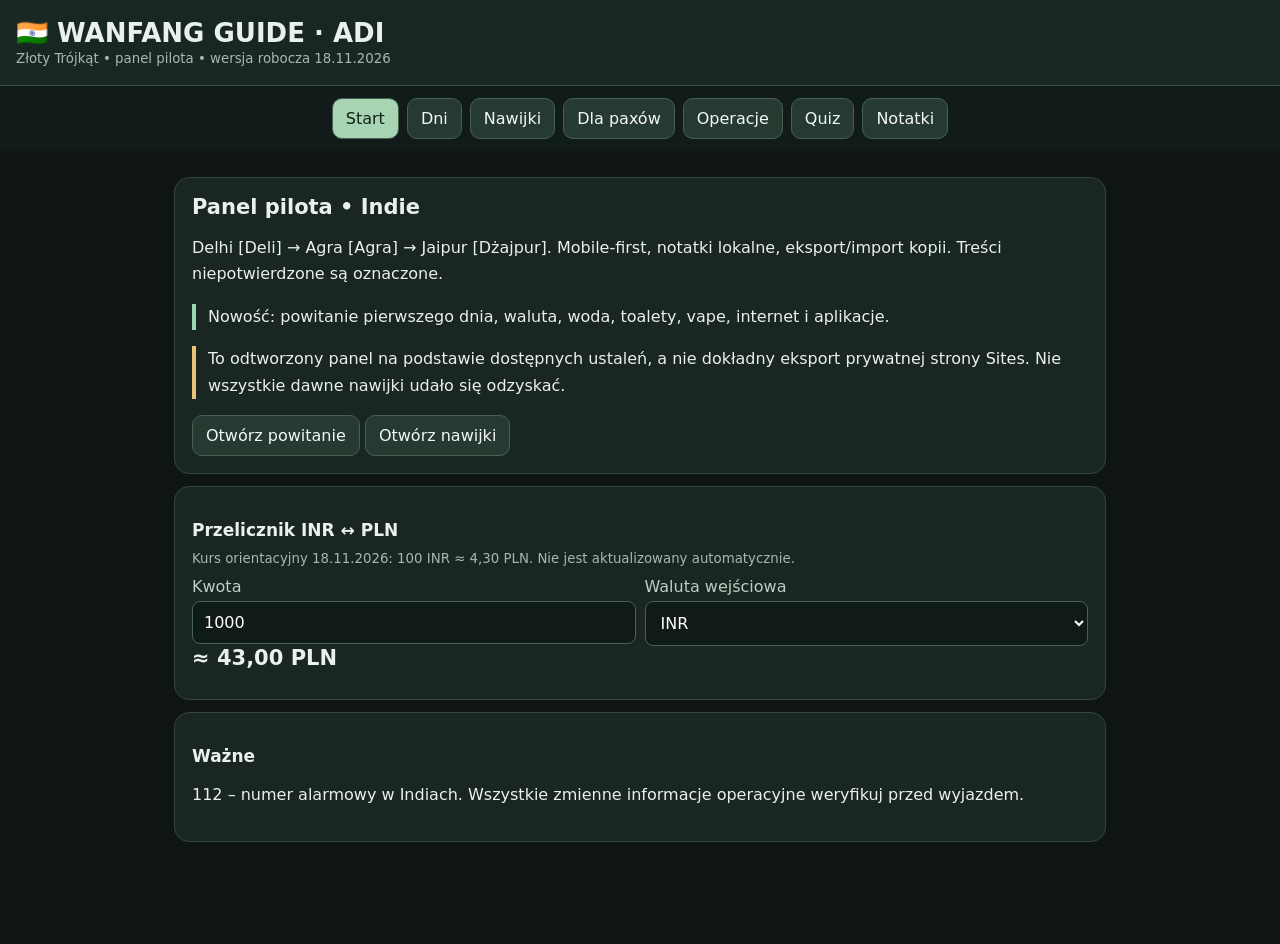
==== adi/index.html @ d325f8d3 "Add ADI India pilot panel with welcome briefing and editable guide" ====
<!doctype html><html lang="pl"><head><meta charset="utf-8"><meta name="viewport" content="width=device-width,initial-scale=1"><meta name="theme-color" content="#111b19"><title>ADI • Wanfang Guide</title><style>
:root{font-family:system-ui,-apple-system,Segoe UI,sans-serif;color:#eaf0ec;background:#0e1514}*{box-sizing:border-box}body{margin:0}header{padding:18px 16px;background:#182723;position:sticky;top:0;z-index:2;border-bottom:1px solid #355045}h1{font-size:22px;margin:0}small,.muted{color:#a6b9af}nav{display:flex;overflow:auto;gap:8px;padding:12px 14px;background:#111b19;position:sticky;top:75px;z-index:2}button,select,input,textarea{font:inherit}button{cursor:pointer;background:#263a32;color:#f4f8f5;border:1px solid #466154;border-radius:10px;padding:10px 13px}button.active{background:#a7d4b2;color:#102016}main{max-width:960px;margin:auto;padding:14px 14px 90px}.card{background:#192622;border:1px solid #34473e;border-radius:15px;padding:17px;margin:12px 0}h2{font-size:21px;margin:0 0 12px}h3{font-size:17px;margin:16px 0 8px}p,li{line-height:1.65}li{margin:5px 0}.tag{font-size:12px;background:#2b4338;padding:4px 8px;border-radius:6px;color:#c4e7cc}.warning{border-left:4px solid #e8c476;padding-left:12px}.good{border-left:4px solid #9ad8ae;padding-left:12px}input,textarea,select{background:#101a17;color:#fff;border:1px solid #496255;border-radius:8px;padding:11px;width:100%}textarea{min-height:130px}label{display:block;margin:10px 0 5px;color:#bbd0c3}.flex{display:flex;gap:9px;flex-wrap:wrap}.flex>*{flex:1}details{border-top:1px solid #365046;padding:12px 0}summary{cursor:pointer;font-weight:650}a{color:#b1e6c4}.hidden{display:none}.tiny{font-size:12px}blockquote{margin:12px 0;padding:12px 14px;border-left:3px solid #a6d4af;background:#21342b;line-height:1.7} .search{margin:8px 0} @media(min-width:800px){h1{font-size:26px}nav{justify-content:center}}</style></head><body><header><h1>🇮🇳 WANFANG GUIDE · ADI</h1><small>Złoty Trójkąt • panel pilota • wersja robocza 18.11.2026</small></header><nav id="tabs"></nav><main><div id="app"></div></main><script>
const sections=['Start','Dni','Nawijki','Dla paxów','Operacje','Quiz','Notatki'];let tab='Start';
const defaults=[
{id:'intro',cat:'Dla paxów',title:'Dzień 1 • Powitanie w Indiach',status:'gotowe',text:`Witam serdecznie w Indiach! Przed nami Delhi [Deli], Agra [Agra] i Jaipur [Dżajpur], czyli Złoty Trójkąt. Zaczniemy od najważniejszych spraw praktycznych. Walutą jest rupia indyjska (INR). Orientacyjny przelicznik na 18.11.2026: 100 INR ≈ 4,30 PLN, 1000 INR ≈ 43 PLN. Kursy banków i kantorów różnią się, więc przed wymianą sprawdzamy kurs i prowizję. Można korzystać z licencjonowanych kantorów i bankomatów. Przy wyborze waluty rozliczenia bankomatu wybieramy INR, a nie PLN. Warto mieć drobne banknoty.\n\nIndie mają jedną strefę czasową IST (UTC+5:30), bez zmiany czasu. Zimą w Indiach jest 4,5 godziny później niż w Polsce, latem 3,5 godziny później. Względem Chin jest o 2,5 godziny wcześniej.\n\nWody z kranu nie pijemy. Wybieramy fabrycznie zamknięte butelki albo wodę prawidłowo uzdatnioną. Przy myciu zębów, szczególnie gdy nie znamy jakości wody, lepiej korzystać z butelkowanej. Unikamy lodu z niepewnego źródła. Jedzenie wybieramy świeżo przygotowane i gorące; ostrożnie z surowymi sałatkami, sokami i street foodem.\n\nW toaletach często zamiast papieru jest prysznic higieniczny lub naczynie z wodą. Zawsze nosimy chusteczki, trochę papieru i żel do rąk. Papier wyrzucamy zgodnie z oznaczeniami.\n\nZwykłe papierosy są legalne, ale palenie w większości miejsc publicznych jest zabronione. E-papierosy i vape są objęte zakazami importu, sprzedaży i dystrybucji. Nie należy ich przywozić ani kupować, nawet jeśli ktoś sprzedaje je nielegalnie. Alkohol jest dostępny w legalnych punktach, ale przepisy zależą od stanu i dnia.\n\nW Indiach działają WhatsApp, Google Maps, Uber, Ola, Zomato, Swiggy i Blinkit. Dostępność usług, płatności i rejestracja na zagraniczny numer mogą się różnić. Roaming spoza UE może być drogi; warto mieć eSIM z pakietem danych. Płatności QR UPI są powszechne, ale nie każda polska karta czy aplikacja je obsługuje.\n\nW rikszach uzgadniamy cenę za cały przejazd przed startem, jeśli nie ma aplikacji lub taksometru. Uważamy na nachalnych sprzedawców, nieplanowane wizyty w sklepach i przypadkowych przewodników. W świątyniach respektujemy zasady ubioru, fotografowania i zdejmowania obuwia. Na drogach zachowujemy szczególną ostrożność.\n\nW razie problemów kontaktujemy się z pilotem i assistance. Ogólny numer alarmowy w Indiach to 112. Proszę pilnować godzin zbiórek – ruch drogowy może być nieprzewidywalny. Życzę Państwu wspaniałej podróży!`},
{id:'money',cat:'Dla paxów',title:'Pieniądze, bankomaty, UPI',status:'gotowe',text:'Rupia indyjska (INR), symbol ₹. Kurs orientacyjny na 18.11.2026: 100 INR ≈ 4,30 PLN. Bankomaty: sprawdzić prowizję, wybrać obciążenie w INR. Wymiana: banki i autoryzowane kantory, porównać kurs i opłaty. Drobna gotówka przydatna. UPI to lokalny system płatności QR, nie zakładać obsługi przez polską aplikację.'},
{id:'water',cat:'Dla paxów',title:'Woda, jedzenie i toalety',status:'gotowe',text:'Nie pić wody z kranu; wybierać zamkniętą butelkowaną lub odpowiednio uzdatnioną. Unikać niepewnego lodu i surowych produktów. Jedzenie najlepiej świeże, gorące. Chusteczki, papier i środek do dezynfekcji zawsze w plecaku; w toaletach często jest prysznic do podmywania.'},
{id:'apps',cat:'Dla paxów',title:'Aplikacje, SIM, eSIM i transport',status:'gotowe',text:'Google Maps, WhatsApp, Uber, Ola, Zomato, Swiggy, Blinkit. Aplikacje działają w Indiach, ale nie gwarantują obsługi zagranicznego numeru lub karty. Pobierz mapy offline. Sprawdź roaming/eSIM. W autorikszy ustal cenę lub skorzystaj z aplikacji.'},
{id:'laws',cat:'Dla paxów',title:'Papierosy, vape, alkohol, zwyczaje',status:'gotowe',text:'Palenie w większości miejsc publicznych zabronione. Indyjska ustawa z 2019 r. zabrania m.in. importu i sprzedaży e-papierosów; nie rekomendować ich przywozu. Alkohol: zasady zależne od stanu i dni ograniczeń. W świątyniach stosować się do lokalnych zasad.'},
{id:'agra1',cat:'Nawijki',title:'01 • Indie: historia, religie i mieszkańcy',status:'do uzupełnienia',text:'Plan: cywilizacja doliny Indusu, tradycje wedyjskie, hinduizm, buddyzm, islam, różnorodność językowa i regionalna. Rozwinąć do 5–7 minut.'},
{id:'agra2',cat:'Nawijki',title:'02 • Uttar Pradesh i Agra',status:'do uzupełnienia',text:'Plan: geografia regionu, Agra nad Jamuną, stolica Mogołów, dzisiejsze miasto.'},
{id:'agra3',cat:'Nawijki',title:'03 • Imperium Wielkich Mogołów',status:'do uzupełnienia',text:'Plan: Babur, Humajun, Akbar, Dżahangir, Szahdżahan, Aurangzeb; administracja, architektura, religie.'},
{id:'agra4',cat:'Nawijki',title:'04 • Szahdżahan i Mumtaz Mahal',status:'do uzupełnienia',text:'Plan: historia rodziny cesarskiej i powstanie mauzoleum. Oddzielić źródła od romantycznej legendy.'},
{id:'agra5',cat:'Nawijki',title:'05 • Budowa Taj Mahal',status:'do uzupełnienia',text:'Plan: chronologia, rzemieślnicy, materiały, marmur, logistyka, fundamenty.'},
{id:'agra6',cat:'Nawijki',title:'06 • Wielka Brama Taj Mahal',status:'do uzupełnienia',text:'Plan: darwaza, architektura, kaligrafia, perspektywa, symbolika.'},
{id:'agra7',cat:'Nawijki',title:'07 • Ogrody Charbagh',status:'do uzupełnienia',text:'Plan: geometria, woda, ogród rajski, osie widokowe.'},
{id:'agra8',cat:'Nawijki',title:'08 • Architektura Taj Mahal',status:'do uzupełnienia',text:'Plan: kopuła, minarety, symetria, optyka.'},
{id:'agra9',cat:'Nawijki',title:'09 • Zdobienia i pietra dura',status:'do uzupełnienia',text:'Plan: parchin kari, inkrustacje, kamienie, płaskorzeźby, kaligrafia.'},
{id:'agra10',cat:'Nawijki',title:'10 • Wnętrze Taj Mahal',status:'do uzupełnienia',text:'Plan: jali, cenotafy i właściwe groby, akustyka, zasady zwiedzania.'},
{id:'agra11',cat:'Nawijki',title:'11 • Jamuna, Fort Agra, ostatnie lata cesarza',status:'do uzupełnienia',text:'Plan: Jamuna, uwięzienie Szahdżahana, legenda Czarnego Taj.'},
{id:'agra12',cat:'Nawijki',title:'12 • Taj Mahal: fakty i legendy',status:'do uzupełnienia',text:'Plan: mity o rękach budowniczych, czarnym mauzoleum, ciekawostki i źródła.'},
{id:'raj13',cat:'Nawijki',title:'13 • Radżastan – kraina królów',status:'do uzupełnienia',text:'Plan: Thar, Arawali, miasta, pustynia i woda.'},
{id:'raj14',cat:'Nawijki',title:'14 • Radźputowie i maharadżowie',status:'do uzupełnienia',text:'Plan: dynastie, honor, polityka, relacje z Mogołami.'},
{id:'raj15',cat:'Nawijki',title:'15 • Życie codzienne w Radżastanie',status:'do uzupełnienia',text:'Plan: rodzina, stroje, kuchnia, święta, muzyka.'},
{id:'raj16',cat:'Nawijki',title:'16 • Jaipur – Różowe Miasto',status:'do uzupełnienia',text:'Plan: założenie 1727, układ miasta, różowy kolor 1876.'},
{id:'extra',cat:'Nawijki',title:'Kolejne obiekty: Amber, Hawa Mahal, Jantar Mantar, City Palace, Galta',status:'do uzupełnienia',text:'Oddzielne pełne nawijki do napisania, wraz z wymową polską nazw indyjskich.'},
{id:'ops',cat:'Operacje',title:'Checklisty i dane do potwierdzenia',status:'do sprawdzenia',text:'Sprawdzić aktualny rozkład dzień po dniu PL/EN, 26–30.11; hotele; napiwki; bramę wejścia grup do Taj Mahal; zasady bagażu; transport; godziny otwarcia; zakazy przedmiotów; kontakty lokalne. Nie wpisywać wartości bez potwierdzenia.'},
{id:'andaman',cat:'Nawijki',title:'Andamany – moduł przyszły',status:'do uzupełnienia',text:'Historia, geografia, Havelock/Swaraj Dweep, Cellular Jail, przyroda, promy, bezpieczeństwo, nurkowanie. Weryfikować zgodność z wariantem ADI.'}
];
let saved;try{saved=JSON.parse(localStorage.getItem('adi-data'))}catch(e){}let data=Array.isArray(saved)?saved:defaults;let notes=localStorage.getItem('adi-notes')||'';const app=document.getElementById('app');const esc=s=>String(s??'').replace(/[&<>"]/g,c=>({'&':'&amp;','<':'&lt;','>':'&gt;','"':'&quot;'}[c]));const save=()=>localStorage.setItem('adi-data',JSON.stringify(data));const text=s=>esc(s).replace(/\n/g,'<br>');
function render(){document.getElementById('tabs').innerHTML=sections.map(s=>'<button class="'+(tab===s?'active':'')+'" data-tab="'+s+'">'+s+'</button>').join('');document.querySelectorAll('[data-tab]').forEach(b=>b.onclick=()=>{tab=b.dataset.tab;render()});if(tab==='Start'){app.innerHTML='<div class="card"><h2>Panel pilota • Indie</h2><p>Delhi [Deli] → Agra [Agra] → Jaipur [Dżajpur]. Mobile-first, notatki lokalne, eksport/import kopii. Treści niepotwierdzone są oznaczone.</p><p class="good">Nowość: powitanie pierwszego dnia, waluta, woda, toalety, vape, internet i aplikacje.</p><p class="warning">To odtworzony panel na podstawie dostępnych ustaleń, a nie dokładny eksport prywatnej strony Sites. Nie wszystkie dawne nawijki udało się odzyskać.</p><button data-go="Dla paxów">Otwórz powitanie</button> <button data-go="Nawijki">Otwórz nawijki</button></div><div class="card"><h3>Przelicznik INR ↔ PLN</h3><small>Kurs orientacyjny 18.11.2026: 100 INR ≈ 4,30 PLN. Nie jest aktualizowany automatycznie.</small><div class="flex"><div><label>Kwota</label><input id="money" type="number" value="1000"></div><div><label>Waluta wejściowa</label><select id="currency"><option>INR</option><option>PLN</option></select></div></div><h2 id="converted">≈ 43,00 PLN</h2></div><div class="card"><h3>Ważne</h3><p>112 – numer alarmowy w Indiach. Wszystkie zmienne informacje operacyjne weryfikuj przed wyjazdem.</p></div>';document.querySelectorAll('[data-go]').forEach(b=>b.onclick=()=>{tab=b.dataset.go;render()});const update=()=>{let n=Number(document.getElementById('money').value)||0,c=document.getElementById('currency').value;document.getElementById('converted').textContent='≈ '+(c==='INR'?n*.043:n/.043).toLocaleString('pl-PL',{maximumFractionDigits:2})+' '+(c==='INR'?'PLN':'INR')};document.getElementById('money').oninput=update;document.getElementById('currency').onchange=update;return}
if(tab==='Dni'){app.innerHTML='<div class="card"><h2>Program dzień po dniu</h2><p class="warning">Kolejność i daty według konkretnej wersji programu Rainbow wymagają sprawdzenia. Nie przypisuję niepotwierdzonych punktów do dni.</p>'+['Delhi [Deli]','Agra [Agra] • Taj Mahal','Jaipur [Dżajpur] • Radżastan','Powrót / ewentualny wariant Andamany'].map((x,i)=>'<details><summary>Etap '+(i+1)+' · '+x+'</summary><p>Uzupełnić potwierdzonym programem i godzinami; notatki w zakładce Operacje.</p></details>').join('')+'</div>';return}
if(tab==='Notatki'){app.innerHTML='<div class="card"><h2>Moje notatki</h2><textarea id="notes" placeholder="Notatki pilota...">'+esc(notes)+'</textarea><p><button id="saveNotes">Zapisz na urządzeniu</button></p></div><div class="card"><h3>Kopia danych</h3><p>Notatki i edycje przechowuje ta przeglądarka. Eksportuj kopię, by przenieść je na inny telefon lub odzyskać po czyszczeniu danych.</p><button id="export">Eksport JSON</button> <label>Import JSON<input id="import" type="file" accept=".json,application/json"></label><button id="reset">Przywróć treści startowe</button></div>';document.getElementById('saveNotes').onclick=()=>{notes=document.getElementById('notes').value;localStorage.setItem('adi-notes',notes);alert('Zapisano')};document.getElementById('export').onclick=()=>{let blob=new Blob([JSON.stringify({data,notes,version:1},null,2)],{type:'application/json'}),a=document.createElement('a');a.href=URL.createObjectURL(blob);a.download='adi-kopia.json';a.click();URL.revokeObjectURL(a.href)};document.getElementById('import').onchange=async e=>{try{let o=JSON.parse(await e.target.files[0].text());if(!Array.isArray(o.data))throw Error('Niepoprawny plik');data=o.data;notes=o.notes||'';save();localStorage.setItem('adi-notes',notes);render();alert('Zaimportowano')}catch(e){alert('Błąd importu: '+e.message)}};document.getElementById('reset').onclick=()=>{if(confirm('Przywrócić treści startowe? Zrób najpierw eksport.')){data=defaults;save();render()}};return}
if(tab==='Quiz'){app.innerHTML='<div class="card"><h2>Quiz pilota</h2><p>Sprawdź podstawy pierwszego dnia.</p><div id="quiz"></div></div>';const qs=[['Strefa czasowa Indii?',['UTC+5:30','UTC+8','UTC+4'],0],['Numer alarmowy?',['999','112','911'],1],['Czy pić wodę z kranu?',['Tak','Nie, jeśli nie jest uzdatniona'],1],['Czy Zomato działa w Indiach?',['Tak','Nie'],0]];document.getElementById('quiz').innerHTML=qs.map((q,i)=>'<div class="card"><b>'+(i+1)+'. '+q[0]+'</b>'+q[1].map((a,j)=>'<p><button data-q="'+i+'" data-a="'+j+'">'+a+'</button></p>').join('')+'<p id="q'+i+'"></p></div>').join('');document.querySelectorAll('[data-q]').forEach(b=>b.onclick=()=>{let i=+b.dataset.q;document.getElementById('q'+i).textContent=(+b.dataset.a===qs[i][2]?'✓ Dobrze':'✕ Spróbuj jeszcze raz')});return}
let entries=data.filter(x=>tab==='Nawijki'?x.cat==='Nawijki':tab==='Dla paxów'?x.cat==='Dla paxów':x.cat==='Operacje');app.innerHTML='<div class="card"><h2>'+tab+'</h2><input class="search" id="search" placeholder="Szukaj w tytułach i treści..."><div class="flex"><select id="filter"><option value="">Wszystkie statusy</option><option>gotowe</option><option>do sprawdzenia</option><option>do uzupełnienia</option></select><button id="new">+ Nowy temat</button></div></div><div id="items"></div>';function listing(){let q=document.getElementById('search').value.toLowerCase(),f=document.getElementById('filter').value;document.getElementById('items').innerHTML=entries.filter(x=>(!f||x.status===f)&&(!q||(x.title+' '+x.text).toLowerCase().includes(q))).map(x=>'<div class="card"><details><summary>'+esc(x.title)+' <span class="tag">'+esc(x.status)+'</span></summary><p>'+text(x.text)+'</p><button data-edit="'+esc(x.id)+'">Edytuj</button></details></div>').join('');document.querySelectorAll('[data-edit]').forEach(b=>b.onclick=()=>edit(b.dataset.edit))}document.getElementById('search').oninput=listing;document.getElementById('filter').onchange=listing;document.getElementById('new').onclick=()=>edit(null);listing();
function edit(id){let x=id?data.find(z=>z.id===id):{id:'custom-'+Date.now(),cat:tab,title:'',status:'do uzupełnienia',text:''};app.innerHTML='<div class="card"><h2>Edytuj temat</h2><label>Tytuł</label><input id="title" value="'+esc(x.title)+'"><label>Status</label><select id="status">'+['gotowe','do sprawdzenia','do uzupełnienia'].map(s=>'<option '+(x.status===s?'selected':'')+'>'+s+'</option>').join('')+'</select><label>Treść</label><textarea id="body" style="min-height:320px">'+esc(x.text)+'</textarea><p><button id="commit">Zapisz</button> <button id="back">Wróć</button></p></div>';document.getElementById('back').onclick=render;document.getElementById('commit').onclick=()=>{x.title=document.getElementById('title').value.trim();x.status=document.getElementById('status').value;x.text=document.getElementById('body').value;if(!x.title)return alert('Wpisz tytuł');if(!id)data.push(x);save();render()}}}
render();</script></body></html>
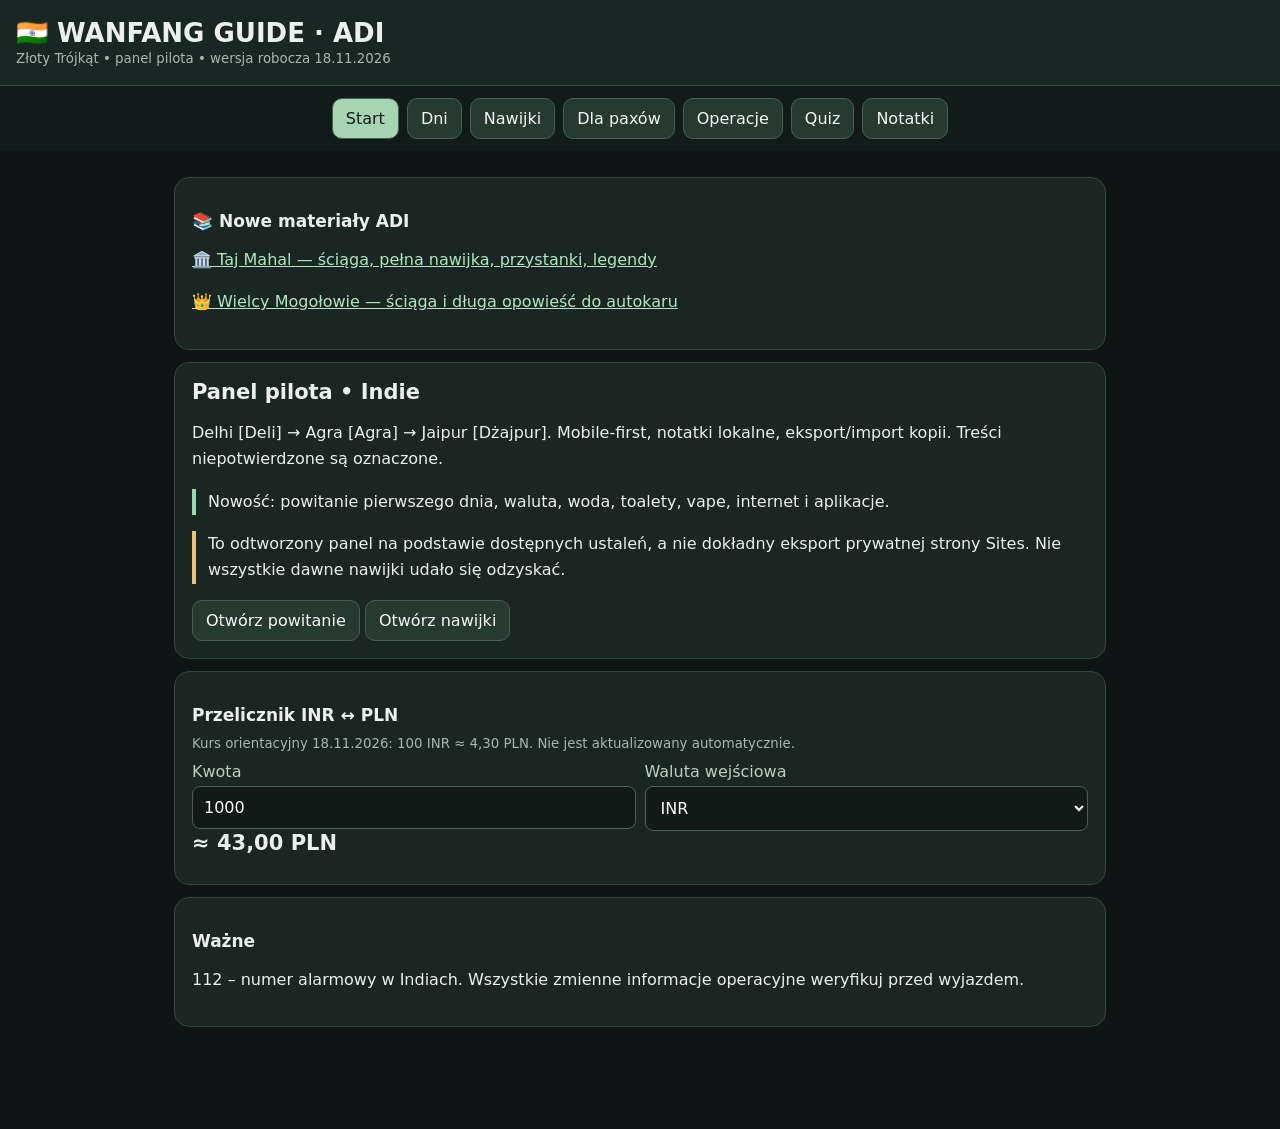
==== commit a61c76b3: "Link Taj Mahal and Mughal history from ADI dashboard" ====
--- a/adi/index.html
+++ b/adi/index.html
@@ -1,5 +1,5 @@
 <!doctype html><html lang="pl"><head><meta charset="utf-8"><meta name="viewport" content="width=device-width,initial-scale=1"><meta name="theme-color" content="#111b19"><title>ADI • Wanfang Guide</title><style>
-:root{font-family:system-ui,-apple-system,Segoe UI,sans-serif;color:#eaf0ec;background:#0e1514}*{box-sizing:border-box}body{margin:0}header{padding:18px 16px;background:#182723;position:sticky;top:0;z-index:2;border-bottom:1px solid #355045}h1{font-size:22px;margin:0}small,.muted{color:#a6b9af}nav{display:flex;overflow:auto;gap:8px;padding:12px 14px;background:#111b19;position:sticky;top:75px;z-index:2}button,select,input,textarea{font:inherit}button{cursor:pointer;background:#263a32;color:#f4f8f5;border:1px solid #466154;border-radius:10px;padding:10px 13px}button.active{background:#a7d4b2;color:#102016}main{max-width:960px;margin:auto;padding:14px 14px 90px}.card{background:#192622;border:1px solid #34473e;border-radius:15px;padding:17px;margin:12px 0}h2{font-size:21px;margin:0 0 12px}h3{font-size:17px;margin:16px 0 8px}p,li{line-height:1.65}li{margin:5px 0}.tag{font-size:12px;background:#2b4338;padding:4px 8px;border-radius:6px;color:#c4e7cc}.warning{border-left:4px solid #e8c476;padding-left:12px}.good{border-left:4px solid #9ad8ae;padding-left:12px}input,textarea,select{background:#101a17;color:#fff;border:1px solid #496255;border-radius:8px;padding:11px;width:100%}textarea{min-height:130px}label{display:block;margin:10px 0 5px;color:#bbd0c3}.flex{display:flex;gap:9px;flex-wrap:wrap}.flex>*{flex:1}details{border-top:1px solid #365046;padding:12px 0}summary{cursor:pointer;font-weight:650}a{color:#b1e6c4}.hidden{display:none}.tiny{font-size:12px}blockquote{margin:12px 0;padding:12px 14px;border-left:3px solid #a6d4af;background:#21342b;line-height:1.7} .search{margin:8px 0} @media(min-width:800px){h1{font-size:26px}nav{justify-content:center}}</style></head><body><header><h1>🇮🇳 WANFANG GUIDE · ADI</h1><small>Złoty Trójkąt • panel pilota • wersja robocza 18.11.2026</small></header><nav id="tabs"></nav><main><div id="app"></div></main><script>
+:root{font-family:system-ui,-apple-system,Segoe UI,sans-serif;color:#eaf0ec;background:#0e1514}*{box-sizing:border-box}body{margin:0}header{padding:18px 16px;background:#182723;position:sticky;top:0;z-index:2;border-bottom:1px solid #355045}h1{font-size:22px;margin:0}small,.muted{color:#a6b9af}nav{display:flex;overflow:auto;gap:8px;padding:12px 14px;background:#111b19;position:sticky;top:75px;z-index:2}button,select,input,textarea{font:inherit}button{cursor:pointer;background:#263a32;color:#f4f8f5;border:1px solid #466154;border-radius:10px;padding:10px 13px}button.active{background:#a7d4b2;color:#102016}main{max-width:960px;margin:auto;padding:14px 14px 90px}.card{background:#192622;border:1px solid #34473e;border-radius:15px;padding:17px;margin:12px 0}h2{font-size:21px;margin:0 0 12px}h3{font-size:17px;margin:16px 0 8px}p,li{line-height:1.65}li{margin:5px 0}.tag{font-size:12px;background:#2b4338;padding:4px 8px;border-radius:6px;color:#c4e7cc}.warning{border-left:4px solid #e8c476;padding-left:12px}.good{border-left:4px solid #9ad8ae;padding-left:12px}input,textarea,select{background:#101a17;color:#fff;border:1px solid #496255;border-radius:8px;padding:11px;width:100%}textarea{min-height:130px}label{display:block;margin:10px 0 5px;color:#bbd0c3}.flex{display:flex;gap:9px;flex-wrap:wrap}.flex>*{flex:1}details{border-top:1px solid #365046;padding:12px 0}summary{cursor:pointer;font-weight:650}a{color:#b1e6c4}.hidden{display:none}.tiny{font-size:12px}blockquote{margin:12px 0;padding:12px 14px;border-left:3px solid #a6d4af;background:#21342b;line-height:1.7} .search{margin:8px 0} @media(min-width:800px){h1{font-size:26px}nav{justify-content:center}}</style></head><body><header><h1>🇮🇳 WANFANG GUIDE · ADI</h1><small>Złoty Trójkąt • panel pilota • wersja robocza 18.11.2026</small></header><nav id="tabs"></nav><main><div class="card"><h3>📚 Nowe materiały ADI</h3><p><a href="taj-mahal.html">🏛️ Taj Mahal — ściąga, pełna nawijka, przystanki, legendy</a></p><p><a href="mogolowie.html">👑 Wielcy Mogołowie — ściąga i długa opowieść do autokaru</a></p></div><div id="app"></div></main><script>
 const sections=['Start','Dni','Nawijki','Dla paxów','Operacje','Quiz','Notatki'];let tab='Start';
 const defaults=[
 {id:'intro',cat:'Dla paxów',title:'Dzień 1 • Powitanie w Indiach',status:'gotowe',text:`Witam serdecznie w Indiach! Przed nami Delhi [Deli], Agra [Agra] i Jaipur [Dżajpur], czyli Złoty Trójkąt. Zaczniemy od najważniejszych spraw praktycznych. Walutą jest rupia indyjska (INR). Orientacyjny przelicznik na 18.11.2026: 100 INR ≈ 4,30 PLN, 1000 INR ≈ 43 PLN. Kursy banków i kantorów różnią się, więc przed wymianą sprawdzamy kurs i prowizję. Można korzystać z licencjonowanych kantorów i bankomatów. Przy wyborze waluty rozliczenia bankomatu wybieramy INR, a nie PLN. Warto mieć drobne banknoty.\n\nIndie mają jedną strefę czasową IST (UTC+5:30), bez zmiany czasu. Zimą w Indiach jest 4,5 godziny później niż w Polsce, latem 3,5 godziny później. Względem Chin jest o 2,5 godziny wcześniej.\n\nWody z kranu nie pijemy. Wybieramy fabrycznie zamknięte butelki albo wodę prawidłowo uzdatnioną. Przy myciu zębów, szczególnie gdy nie znamy jakości wody, lepiej korzystać z butelkowanej. Unikamy lodu z niepewnego źródła. Jedzenie wybieramy świeżo przygotowane i gorące; ostrożnie z surowymi sałatkami, sokami i street foodem.\n\nW toaletach często zamiast papieru jest prysznic higieniczny lub naczynie z wodą. Zawsze nosimy chusteczki, trochę papieru i żel do rąk. Papier wyrzucamy zgodnie z oznaczeniami.\n\nZwykłe papierosy są legalne, ale palenie w większości miejsc publicznych jest zabronione. E-papierosy i vape są objęte zakazami importu, sprzedaży i dystrybucji. Nie należy ich przywozić ani kupować, nawet jeśli ktoś sprzedaje je nielegalnie. Alkohol jest dostępny w legalnych punktach, ale przepisy zależą od stanu i dnia.\n\nW Indiach działają WhatsApp, Google Maps, Uber, Ola, Zomato, Swiggy i Blinkit. Dostępność usług, płatności i rejestracja na zagraniczny numer mogą się różnić. Roaming spoza UE może być drogi; warto mieć eSIM z pakietem danych. Płatności QR UPI są powszechne, ale nie każda polska karta czy aplikacja je obsługuje.\n\nW rikszach uzgadniamy cenę za cały przejazd przed startem, jeśli nie ma aplikacji lub taksometru. Uważamy na nachalnych sprzedawców, nieplanowane wizyty w sklepach i przypadkowych przewodników. W świątyniach respektujemy zasady ubioru, fotografowania i zdejmowania obuwia. Na drogach zachowujemy szczególną ostrożność.\n\nW razie problemów kontaktujemy się z pilotem i assistance. Ogólny numer alarmowy w Indiach to 112. Proszę pilnować godzin zbiórek – ruch drogowy może być nieprzewidywalny. Życzę Państwu wspaniałej podróży!`},
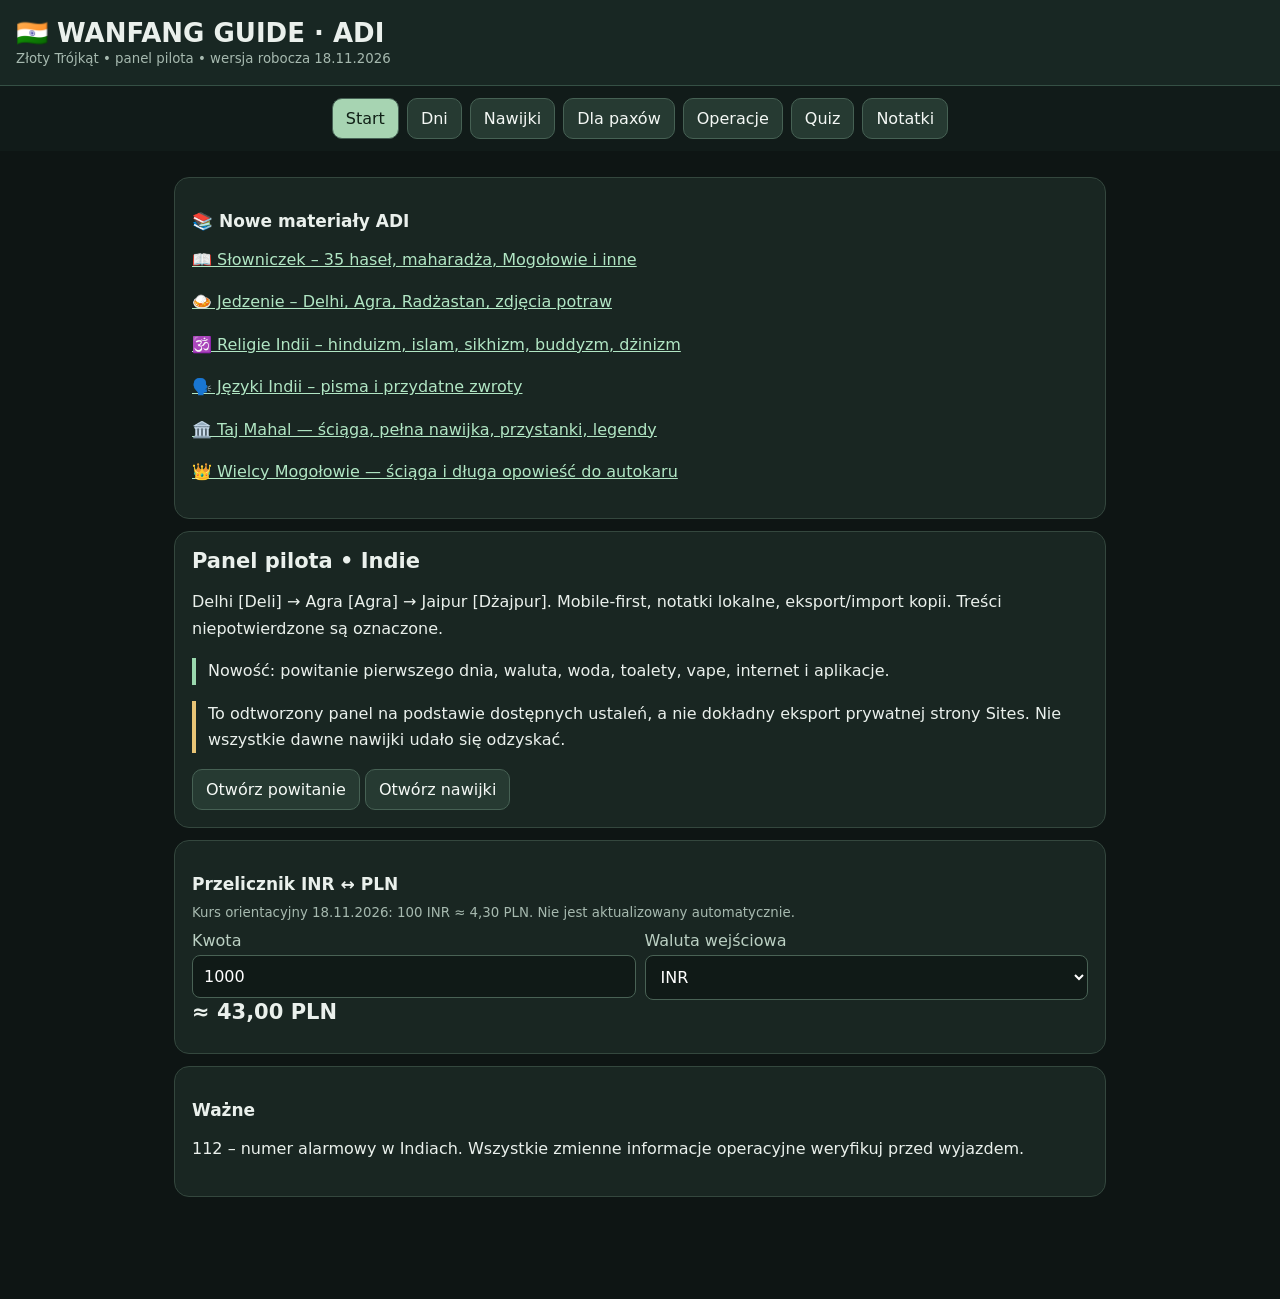
==== commit b3cf5050: "Link four new ADI compendium chapters from home panel" ====
--- a/adi/index.html
+++ b/adi/index.html
@@ -1,5 +1,5 @@
 <!doctype html><html lang="pl"><head><meta charset="utf-8"><meta name="viewport" content="width=device-width,initial-scale=1"><meta name="theme-color" content="#111b19"><title>ADI • Wanfang Guide</title><style>
-:root{font-family:system-ui,-apple-system,Segoe UI,sans-serif;color:#eaf0ec;background:#0e1514}*{box-sizing:border-box}body{margin:0}header{padding:18px 16px;background:#182723;position:sticky;top:0;z-index:2;border-bottom:1px solid #355045}h1{font-size:22px;margin:0}small,.muted{color:#a6b9af}nav{display:flex;overflow:auto;gap:8px;padding:12px 14px;background:#111b19;position:sticky;top:75px;z-index:2}button,select,input,textarea{font:inherit}button{cursor:pointer;background:#263a32;color:#f4f8f5;border:1px solid #466154;border-radius:10px;padding:10px 13px}button.active{background:#a7d4b2;color:#102016}main{max-width:960px;margin:auto;padding:14px 14px 90px}.card{background:#192622;border:1px solid #34473e;border-radius:15px;padding:17px;margin:12px 0}h2{font-size:21px;margin:0 0 12px}h3{font-size:17px;margin:16px 0 8px}p,li{line-height:1.65}li{margin:5px 0}.tag{font-size:12px;background:#2b4338;padding:4px 8px;border-radius:6px;color:#c4e7cc}.warning{border-left:4px solid #e8c476;padding-left:12px}.good{border-left:4px solid #9ad8ae;padding-left:12px}input,textarea,select{background:#101a17;color:#fff;border:1px solid #496255;border-radius:8px;padding:11px;width:100%}textarea{min-height:130px}label{display:block;margin:10px 0 5px;color:#bbd0c3}.flex{display:flex;gap:9px;flex-wrap:wrap}.flex>*{flex:1}details{border-top:1px solid #365046;padding:12px 0}summary{cursor:pointer;font-weight:650}a{color:#b1e6c4}.hidden{display:none}.tiny{font-size:12px}blockquote{margin:12px 0;padding:12px 14px;border-left:3px solid #a6d4af;background:#21342b;line-height:1.7} .search{margin:8px 0} @media(min-width:800px){h1{font-size:26px}nav{justify-content:center}}</style></head><body><header><h1>🇮🇳 WANFANG GUIDE · ADI</h1><small>Złoty Trójkąt • panel pilota • wersja robocza 18.11.2026</small></header><nav id="tabs"></nav><main><div class="card"><h3>📚 Nowe materiały ADI</h3><p><a href="taj-mahal.html">🏛️ Taj Mahal — ściąga, pełna nawijka, przystanki, legendy</a></p><p><a href="mogolowie.html">👑 Wielcy Mogołowie — ściąga i długa opowieść do autokaru</a></p></div><div id="app"></div></main><script>
+:root{font-family:system-ui,-apple-system,Segoe UI,sans-serif;color:#eaf0ec;background:#0e1514}*{box-sizing:border-box}body{margin:0}header{padding:18px 16px;background:#182723;position:sticky;top:0;z-index:2;border-bottom:1px solid #355045}h1{font-size:22px;margin:0}small,.muted{color:#a6b9af}nav{display:flex;overflow:auto;gap:8px;padding:12px 14px;background:#111b19;position:sticky;top:75px;z-index:2}button,select,input,textarea{font:inherit}button{cursor:pointer;background:#263a32;color:#f4f8f5;border:1px solid #466154;border-radius:10px;padding:10px 13px}button.active{background:#a7d4b2;color:#102016}main{max-width:960px;margin:auto;padding:14px 14px 90px}.card{background:#192622;border:1px solid #34473e;border-radius:15px;padding:17px;margin:12px 0}h2{font-size:21px;margin:0 0 12px}h3{font-size:17px;margin:16px 0 8px}p,li{line-height:1.65}li{margin:5px 0}.tag{font-size:12px;background:#2b4338;padding:4px 8px;border-radius:6px;color:#c4e7cc}.warning{border-left:4px solid #e8c476;padding-left:12px}.good{border-left:4px solid #9ad8ae;padding-left:12px}input,textarea,select{background:#101a17;color:#fff;border:1px solid #496255;border-radius:8px;padding:11px;width:100%}textarea{min-height:130px}label{display:block;margin:10px 0 5px;color:#bbd0c3}.flex{display:flex;gap:9px;flex-wrap:wrap}.flex>*{flex:1}details{border-top:1px solid #365046;padding:12px 0}summary{cursor:pointer;font-weight:650}a{color:#b1e6c4}.hidden{display:none}.tiny{font-size:12px}blockquote{margin:12px 0;padding:12px 14px;border-left:3px solid #a6d4af;background:#21342b;line-height:1.7} .search{margin:8px 0} @media(min-width:800px){h1{font-size:26px}nav{justify-content:center}}</style></head><body><header><h1>🇮🇳 WANFANG GUIDE · ADI</h1><small>Złoty Trójkąt • panel pilota • wersja robocza 18.11.2026</small></header><nav id="tabs"></nav><main><div class="card"><h3>📚 Nowe materiały ADI</h3><p><a href="slowniczek.html">📖 Słowniczek – 35 haseł, maharadża, Mogołowie i inne</a></p><p><a href="jedzenie.html">🍛 Jedzenie – Delhi, Agra, Radżastan, zdjęcia potraw</a></p><p><a href="religie.html">🕉️ Religie Indii – hinduizm, islam, sikhizm, buddyzm, dżinizm</a></p><p><a href="jezyki.html">🗣️ Języki Indii – pisma i przydatne zwroty</a></p><p><a href="taj-mahal.html">🏛️ Taj Mahal — ściąga, pełna nawijka, przystanki, legendy</a></p><p><a href="mogolowie.html">👑 Wielcy Mogołowie — ściąga i długa opowieść do autokaru</a></p></div><div id="app"></div></main><script>
 const sections=['Start','Dni','Nawijki','Dla paxów','Operacje','Quiz','Notatki'];let tab='Start';
 const defaults=[
 {id:'intro',cat:'Dla paxów',title:'Dzień 1 • Powitanie w Indiach',status:'gotowe',text:`Witam serdecznie w Indiach! Przed nami Delhi [Deli], Agra [Agra] i Jaipur [Dżajpur], czyli Złoty Trójkąt. Zaczniemy od najważniejszych spraw praktycznych. Walutą jest rupia indyjska (INR). Orientacyjny przelicznik na 18.11.2026: 100 INR ≈ 4,30 PLN, 1000 INR ≈ 43 PLN. Kursy banków i kantorów różnią się, więc przed wymianą sprawdzamy kurs i prowizję. Można korzystać z licencjonowanych kantorów i bankomatów. Przy wyborze waluty rozliczenia bankomatu wybieramy INR, a nie PLN. Warto mieć drobne banknoty.\n\nIndie mają jedną strefę czasową IST (UTC+5:30), bez zmiany czasu. Zimą w Indiach jest 4,5 godziny później niż w Polsce, latem 3,5 godziny później. Względem Chin jest o 2,5 godziny wcześniej.\n\nWody z kranu nie pijemy. Wybieramy fabrycznie zamknięte butelki albo wodę prawidłowo uzdatnioną. Przy myciu zębów, szczególnie gdy nie znamy jakości wody, lepiej korzystać z butelkowanej. Unikamy lodu z niepewnego źródła. Jedzenie wybieramy świeżo przygotowane i gorące; ostrożnie z surowymi sałatkami, sokami i street foodem.\n\nW toaletach często zamiast papieru jest prysznic higieniczny lub naczynie z wodą. Zawsze nosimy chusteczki, trochę papieru i żel do rąk. Papier wyrzucamy zgodnie z oznaczeniami.\n\nZwykłe papierosy są legalne, ale palenie w większości miejsc publicznych jest zabronione. E-papierosy i vape są objęte zakazami importu, sprzedaży i dystrybucji. Nie należy ich przywozić ani kupować, nawet jeśli ktoś sprzedaje je nielegalnie. Alkohol jest dostępny w legalnych punktach, ale przepisy zależą od stanu i dnia.\n\nW Indiach działają WhatsApp, Google Maps, Uber, Ola, Zomato, Swiggy i Blinkit. Dostępność usług, płatności i rejestracja na zagraniczny numer mogą się różnić. Roaming spoza UE może być drogi; warto mieć eSIM z pakietem danych. Płatności QR UPI są powszechne, ale nie każda polska karta czy aplikacja je obsługuje.\n\nW rikszach uzgadniamy cenę za cały przejazd przed startem, jeśli nie ma aplikacji lub taksometru. Uważamy na nachalnych sprzedawców, nieplanowane wizyty w sklepach i przypadkowych przewodników. W świątyniach respektujemy zasady ubioru, fotografowania i zdejmowania obuwia. Na drogach zachowujemy szczególną ostrożność.\n\nW razie problemów kontaktujemy się z pilotem i assistance. Ogólny numer alarmowy w Indiach to 112. Proszę pilnować godzin zbiórek – ruch drogowy może być nieprzewidywalny. Życzę Państwu wspaniałej podróży!`},
